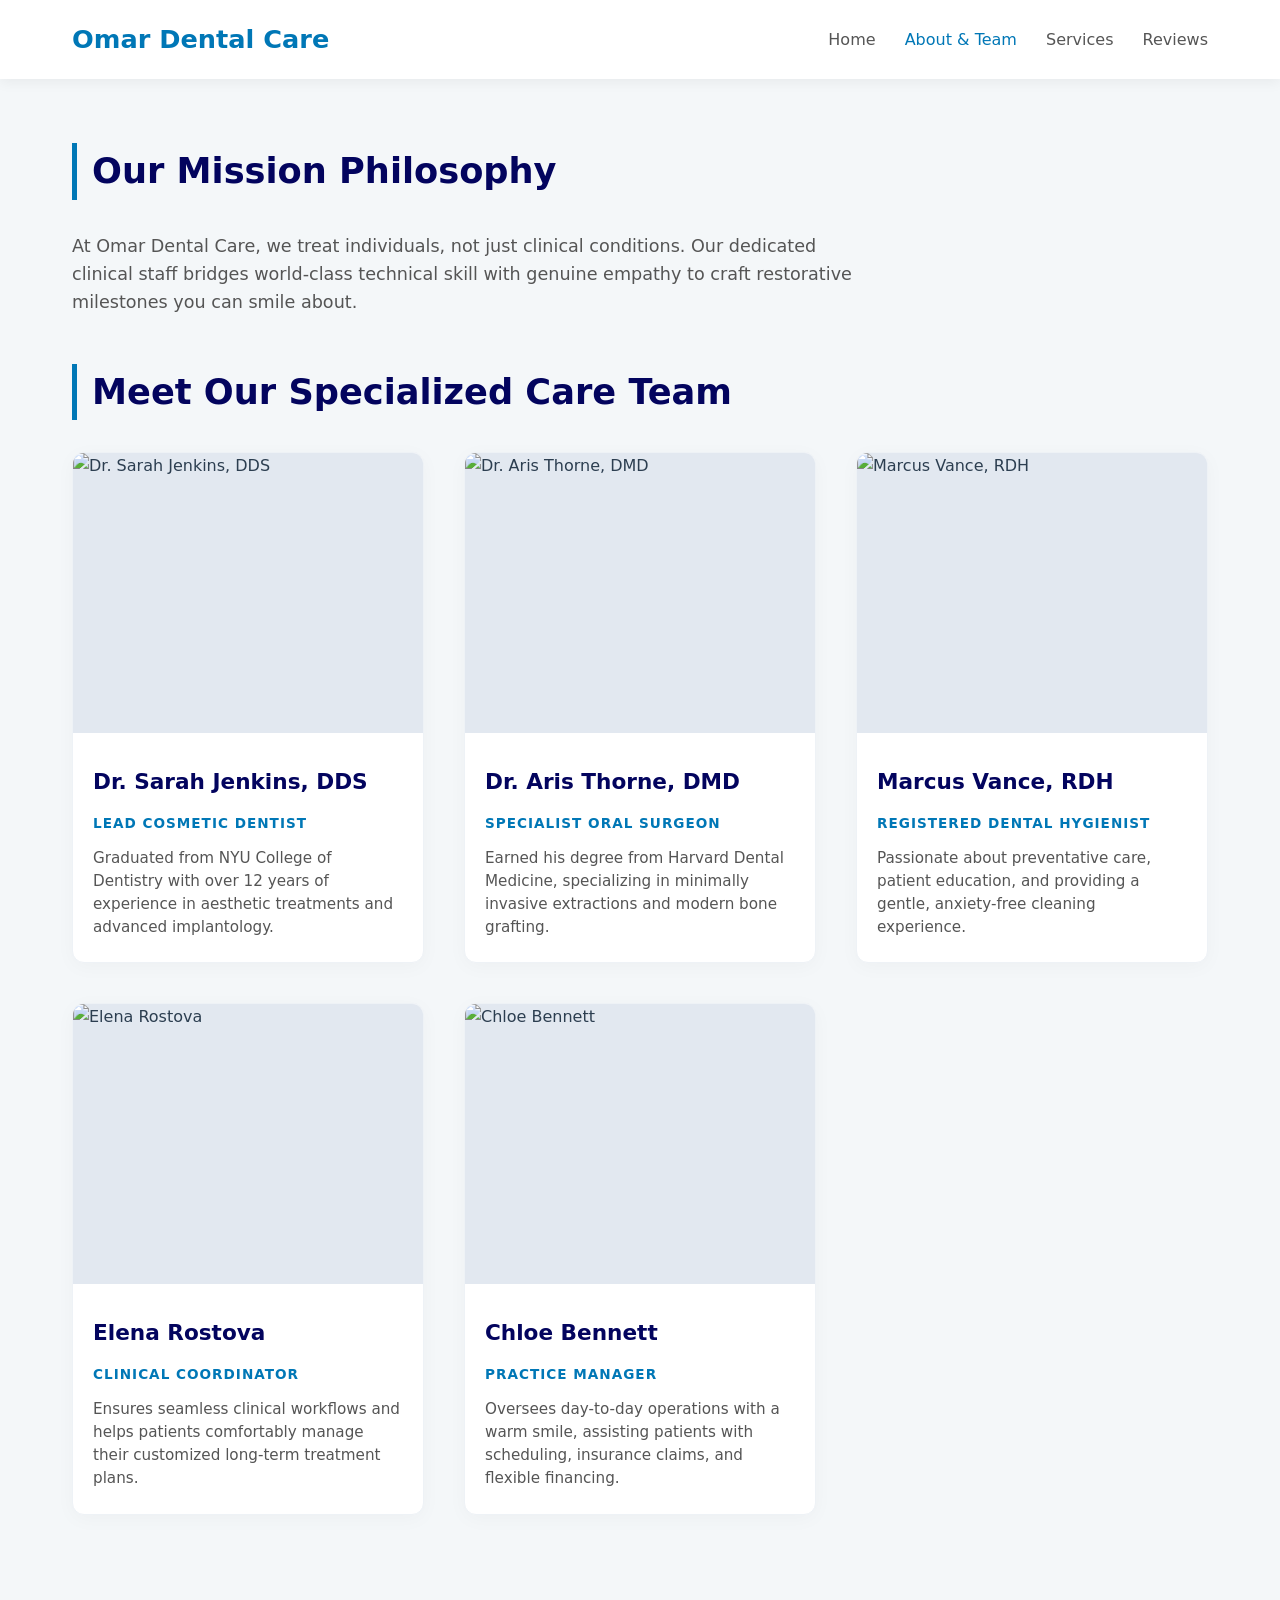
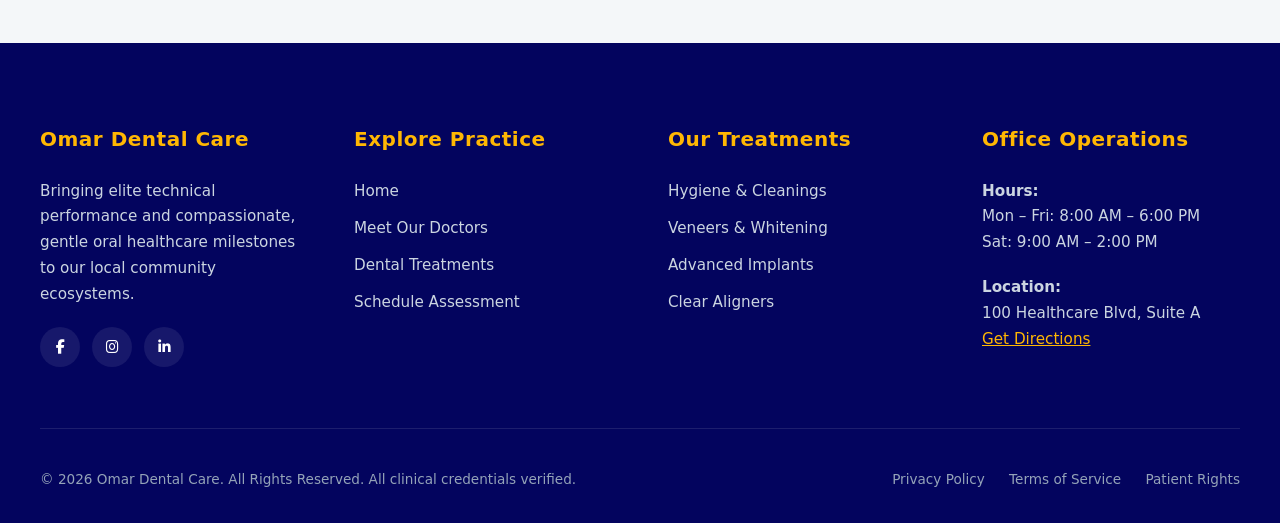
==== about.html @ b8c30463 "initail update" ====
<!DOCTYPE html>
<html lang="en">

<head>
    <meta charset="UTF-8">
    <meta name="viewport" content="width=device-width, initial-scale=1.0">
    <title>Omar Dental Care</title>
    <link rel="stylesheet" href="https://cdnjs.cloudflare.com/ajax/libs/font-awesome/6.4.0/css/all.min.css">
    <link rel="stylesheet" href="https://cdnjs.cloudflare.com/ajax/libs/font-awesome/6.4.0/css/all.min.css">
    <link rel="stylesheet" href="./css/styles.css">
</head>

<body>
    <header>
        <div class="nav-container">
            <div class="logo">
                <h1>Omar Dental Care</h1>
            </div>
            <nav>
                <a href="index.html">Home</a>
                <a href="about.html" class="active">About & Team</a>
                <a href="services.html">Services</a>
                <a href="reviews.html">Reviews</a>
            </nav>
        </div>
    </header>

    <div class="container">
        <h2>Our Mission Philosophy</h2>
        <p style="margin-bottom: 3rem; max-width: 800px; font-size: 1.1rem; color: #555;">
            At Omar Dental Care, we treat individuals, not just clinical conditions. Our dedicated clinical staff
            bridges world-class technical skill with genuine empathy to craft restorative milestones you can smile
            about.
        </p>

        <h2>Meet Our Specialized Care Team</h2>
        <div id="staff-container" class="grid">

        </div>
    </div>

    <!-- Updated Production-Ready Footer Section -->
    <footer>
        <div class="footer-container">
            <div class="footer-grid">
                <!-- Column 1: Brand Pitch & Socials -->
                <div class="footer-col">
                    <h4>Omar Dental Care</h4>
                    <p>Bringing elite technical performance and compassionate, gentle oral healthcare milestones to our
                        local community ecosystems.</p>
                    <div class="footer-socials">
                        <a href="https://facebook.com" target="_blank" class="social-icon" aria-label="Facebook">
                            <i class="fab fa-facebook-f"></i>
                        </a>
                        <a href="https://instagram.com" target="_blank" class="social-icon" aria-label="Instagram">
                            <i class="fab fa-instagram"></i>
                        </a>
                        <a href="https://linkedin.com" target="_blank" class="social-icon" aria-label="LinkedIn">
                            <i class="fab fa-linkedin-in"></i>
                        </a>

                    </div>
                </div>

                <!-- Column 2: Quick Links -->
                <div class="footer-col">
                    <h4>Explore Practice</h4>
                    <ul>
                        <li><a href="index.html">Home</a></li>
                        <li><a href="about.html">Meet Our Doctors</a></li>
                        <li><a href="services.html">Dental Treatments</a></li>
                        <li><a href="book.html">Schedule Assessment</a></li>
                    </ul>
                </div>

                <!-- Column 3: Medical Service Shortcuts -->
                <div class="footer-col">
                    <h4>Our Treatments</h4>
                    <ul>
                        <li><a href="service-detail.html?id=preventative">Hygiene & Cleanings</a></li>
                        <li><a href="service-detail.html?id=cosmetic">Veneers & Whitening</a></li>
                        <li><a href="service-detail.html?id=implants">Advanced Implants</a></li>
                        <li><a href="service-detail.html?id=orthodontics">Clear Aligners</a></li>
                    </ul>
                </div>

                <!-- Column 4: Contact & Operations -->
                <div class="footer-col">
                    <h4>Office Operations</h4>
                    <p><strong>Hours:</strong><br>Mon – Fri: 8:00 AM – 6:00 PM<br>Sat: 9:00 AM – 2:00 PM</p>
                    <p><strong>Location:</strong><br>100 Healthcare Blvd, Suite A<br><a href="https://maps.google.com"
                            target="_blank" style="color: #ffb703; text-decoration: underline;">Get Directions</a></p>
                </div>
            </div>

            <!-- Footer Bottom Bar -->
            <div class="footer-bottom">
                <p>&copy; 2026 Omar Dental Care. All Rights Reserved. All clinical credentials verified.</p>
                <div class="footer-bottom-links">
                    <a href="#">Privacy Policy</a>
                    <a href="#">Terms of Service</a>
                    <a href="#">Patient Rights</a>
                </div>
            </div>
        </div>
    </footer>

    <script src="./js/app.js"></script>
</body>

</html>
---- css/styles.css ----
/* Global Reset & Core Styling */
* {
  box-sizing: border-box;
  margin: 0;
  padding: 0;
}
body {
  font-family: "Segoe UI", system-ui, sans-serif;
  line-height: 1.6;
  color: #2c3e50;
  background-color: #f4f7f9;
}
a {
  text-decoration: none;
  color: inherit;
}

/* Sticky Navigation Layout */
header {
  background: white;
  box-shadow: 0 4px 12px rgba(0, 0, 0, 0.05);
  position: sticky;
  top: 0;
  z-index: 1000;
}
.nav-container {
  max-width: 1200px;
  margin: 0 auto;
  padding: 1.2rem 2rem;
  display: flex;
  justify-content: space-between;
  align-items: center;
}
.logo h1 {
  color: #0077b6;
  font-size: 1.6rem;
  font-weight: 700;
  display: flex;
  align-items: center;
  gap: 8px;
}
nav a {
  color: #555;
  margin-left: 24px;
  font-weight: 500;
  transition: color 0.3s;
}
nav a:hover,
nav a.active {
  color: #0077b6;
}

/* Main Page Structural Constraints */
.container {
  max-width: 1200px;
  margin: 4rem auto;
  padding: 0 2rem;
}
h2 {
  color: #03045e;
  margin-bottom: 2rem;
  font-size: 2.2rem;
  position: relative;
  padding-left: 15px;
  border-left: 5px solid #0077b6;
}
.grid {
  display: grid;
  grid-template-columns: repeat(auto-fit, minmax(320px, 1fr));
  gap: 2.5rem;
}

/* Component Cards */
.card {
  background: white;
  border-radius: 12px;
  overflow: hidden;
  box-shadow: 0 4px 20px rgba(0, 0, 0, 0.03);
  border: 1px solid #eef2f6;
  transition:
    transform 0.3s,
    box-shadow 0.3s;
  display: flex;
  flex-direction: column;
}
.card:hover {
  transform: translateY(-6px);
  box-shadow: 0 12px 30px rgba(0, 119, 182, 0.1);
}
.card-body {
  padding: 2rem;
  flex-grow: 1;
  display: flex;
  flex-direction: column;
  justify-content: space-between;
}
.card h3 {
  color: #03045e;
  margin-bottom: 0.8rem;
  font-size: 1.4rem;
}
.card p {
  color: #666;
  font-size: 0.95rem;
  margin-bottom: 1.5rem;
}

/* Images & Visual Overlays */
.card-img {
  width: 100%;
  height: 220px;
  object-fit: cover;
}
.hero {
  background:
    linear-gradient(
      135deg,
      rgba(0, 119, 182, 0.92) 0%,
      rgba(3, 4, 94, 0.9) 100%
    ),
    url("https://images.unsplash.com/photo-1629909613654-28e377c37b09?auto=format&fit=crop&q=80&w=1200");
  background-size: cover;
  background-position: center;
  color: white;
  padding: 8rem 2rem;
  text-align: center;
}
.hero h2 {
  color: white;
  border: none;
  padding: 0;
  font-size: 3.2rem;
  margin-bottom: 1rem;
}
.hero p {
  font-size: 1.3rem;
  max-width: 700px;
  margin: 0 auto 2.5rem;
  opacity: 0.95;
}

/* Shared Button Components */
.btn {
  display: inline-block;
  padding: 0.75rem 1.8rem;
  border-radius: 6px;
  font-weight: 600;
  transition: all 0.3s;
  text-align: center;
  cursor: pointer;
  border: none;
}
.btn-primary {
  background: #ffb703;
  color: #03045e;
}
.btn-primary:hover {
  background: #fb8500;
}
.btn-outline {
  border: 2px solid #0077b6;
  color: #0077b6;
  background: transparent;
}
.btn-outline:hover {
  background: #0077b6;
  color: white;
}

/* Homepage Brief About Teaser Layout */
.about-teaser {
  display: flex;
  gap: 4rem;
  align-items: center;
  margin: 5rem 0;
}
.about-teaser-text {
  flex: 1;
}
.about-teaser-img {
  flex: 1;
  width: 100%;
  max-height: 400px;
  object-fit: cover;
  border-radius: 12px;
  box-shadow: 0 10px 30px rgba(0, 0, 0, 0.08);
}

/* Review Component Variations */
.review-card {
  border-top: 5px solid #0077b6;
  padding: 2rem;
  background: white;
  border-radius: 10px;
}
.rating {
  color: #ffb703;
  font-size: 1.2rem;
  margin-bottom: 1rem;
}
.review-meta {
  margin-top: 1rem;
  color: #777;
  font-size: 0.9rem;
}
.center-action {
  text-align: center;
  margin-top: 3rem;
}

/* Service Single Detail Page Layout */
.detail-layout {
  display: grid;
  grid-template-columns: 2fr 1fr;
  gap: 4rem;
  margin-top: 2rem;
}
.detail-hero {
  width: 100%;
  height: 450px;
  object-fit: cover;
  border-radius: 12px;
  margin-bottom: 2rem;
}
.feature-list {
  list-style: none;
  margin: 1.5rem 0;
}
.feature-list li {
  padding: 0.5rem 0 0.5rem 30px;
  position: relative;
  font-weight: 500;
}
.feature-list li::before {
  content: "✓";
  position: absolute;
  left: 0;
  color: #0077b6;
  font-weight: bold;
  font-size: 1.2rem;
}
.sidebar-box {
  background: #03045e;
  color: white;
  padding: 2.5rem;
  border-radius: 12px;
  position: sticky;
  top: 120px;
}
.sidebar-box h3 {
  font-size: 1.6rem;
  margin-bottom: 1rem;
}

/* Interactive Forms (Booking) */
.form-group {
  margin-bottom: 1.5rem;
}
.form-group label {
  display: block;
  margin-bottom: 0.5rem;
  font-weight: 600;
  color: #333;
}
.form-control {
  width: 100%;
  padding: 0.8rem 1rem;
  border: 1px solid #ccc;
  border-radius: 6px;
  font-size: 1rem;
  font-family: inherit;
}
.form-control:focus {
  border-color: #0077b6;
  outline: none;
  box-shadow: 0 0 0 3px rgba(0, 119, 182, 0.15);
}

/* ==========================================================================
   Omar Dental Care - Production Footer Layout
   ========================================================================== */
footer {
  background: #03045e;
  color: #ffffff;
  padding: 5rem 2rem 2rem;
  margin-top: 8rem;
  font-size: 0.95rem;
}

.footer-container {
  max-width: 1200px;
  margin: 0 auto;
}

.footer-grid {
  display: grid;
  grid-template-columns: repeat(auto-fit, minmax(220px, 1fr));
  gap: 3.5rem;
  border-bottom: 1px solid rgba(255, 255, 255, 0.1);
  padding-bottom: 3.5rem;
}

.footer-col h4 {
  font-size: 1.25rem;
  margin-bottom: 1.5rem;
  color: #ffb703; /* Gold accents */
  font-weight: 600;
  letter-spacing: 0.5px;
}

.footer-col p {
  color: #cbd5e1;
  line-height: 1.7;
  margin-bottom: 1.2rem;
}

.footer-col ul {
  list-style: none;
  padding: 0;
}

.footer-col ul li {
  margin-bottom: 0.8rem;
}

.footer-col ul li a {
  color: #cbd5e1;
  transition:
    color 0.2s,
    padding-left 0.2s;
  display: inline-block;
}

.footer-col ul li a:hover {
  color: #ffb703;
  padding-left: 4px;
}

/* Social Icon Badges Container */
.footer-socials {
  display: flex;
  gap: 12px;
  margin-top: 1rem;
}

.social-icon {
  display: flex;
  align-items: center;
  justify-content: center;
  width: 40px;
  height: 40px;
  background: rgba(255, 255, 255, 0.08);
  color: #fff;
  border-radius: 50%;
  font-weight: bold;
  font-size: 0.9rem;
  transition:
    background 0.3s,
    transform 0.2s;
}

.social-icon:hover {
  background: #ffb703;
  color: #03045e;
  transform: translateY(-3px);
}

.footer-bottom {
  display: flex;
  justify-content: space-between;
  align-items: center;
  flex-wrap: wrap;
  max-width: 1200px;
  margin: 2.5rem auto 0;
  font-size: 0.85rem;
  color: #94a3b8;
}

.footer-bottom-links a {
  margin-left: 20px;
  color: #94a3b8;
}

.footer-bottom-links a:hover {
  color: #ffb703;
}

/* Make it responsive for mobile phones */
@media (max-width: 768px) {
  .footer-bottom {
    flex-direction: column;
    gap: 1rem;
    text-align: center;
  }
  .footer-bottom-links a {
    margin: 0 10px;
  }
}
/* ==========================================================================
   Dedicated Staff Grid & Card Custom Layout Fixes
   ========================================================================== */

/* 1. Ensure the staff card wrapper handles sizing predictably */
#staff-container .card {
  display: flex;
  flex-direction: column;
  justify-content: space-between;
  height: 100%; /* Forces all cards in a row to match height perfectly */
  background: #ffffff;
}

/* 2. Constrain and crop the staff image wrapper */
.staff-img-wrapper {
  width: 100%;
  height: 280px; /* Uniform height for all profile frames */
  overflow: hidden;
  position: relative;
  background-color: #e2e8f0; /* Soft fallback color while loading */
}

/* 3. Force the image to completely fill the frame nicely without warping */
.staff-img-wrapper .staff-img {
  width: 100%;
  height: 100%;
  object-fit: cover; /* Crops the portrait elegantly like a magazine layout */
  object-position: center top; /* Keeps faces centered in the frame */
  transition: transform 0.5s ease;
}

/* 4. Cool micro-interaction zoom effect on hover */
.card:hover .staff-img-wrapper .staff-img {
  transform: scale(1.05);
}

/* 5. Clean, padded layout content inside the card */
#staff-container h3 {
  padding: 0 20px;
  margin-top: 1rem;
  font-size: 1.35rem;
  color: #03045e;
}

#staff-container .staff-role {
  padding: 0 20px;
  color: #0077b6;
  font-weight: 600;
  font-size: 0.85rem;
  text-transform: uppercase;
  letter-spacing: 1px;
  margin-top: 0.2rem;
  margin-bottom: 0.8rem;
}

#staff-container p {
  padding: 0 20px;
  color: #555555;
  font-size: 0.95rem;
  line-height: 1.5;
}
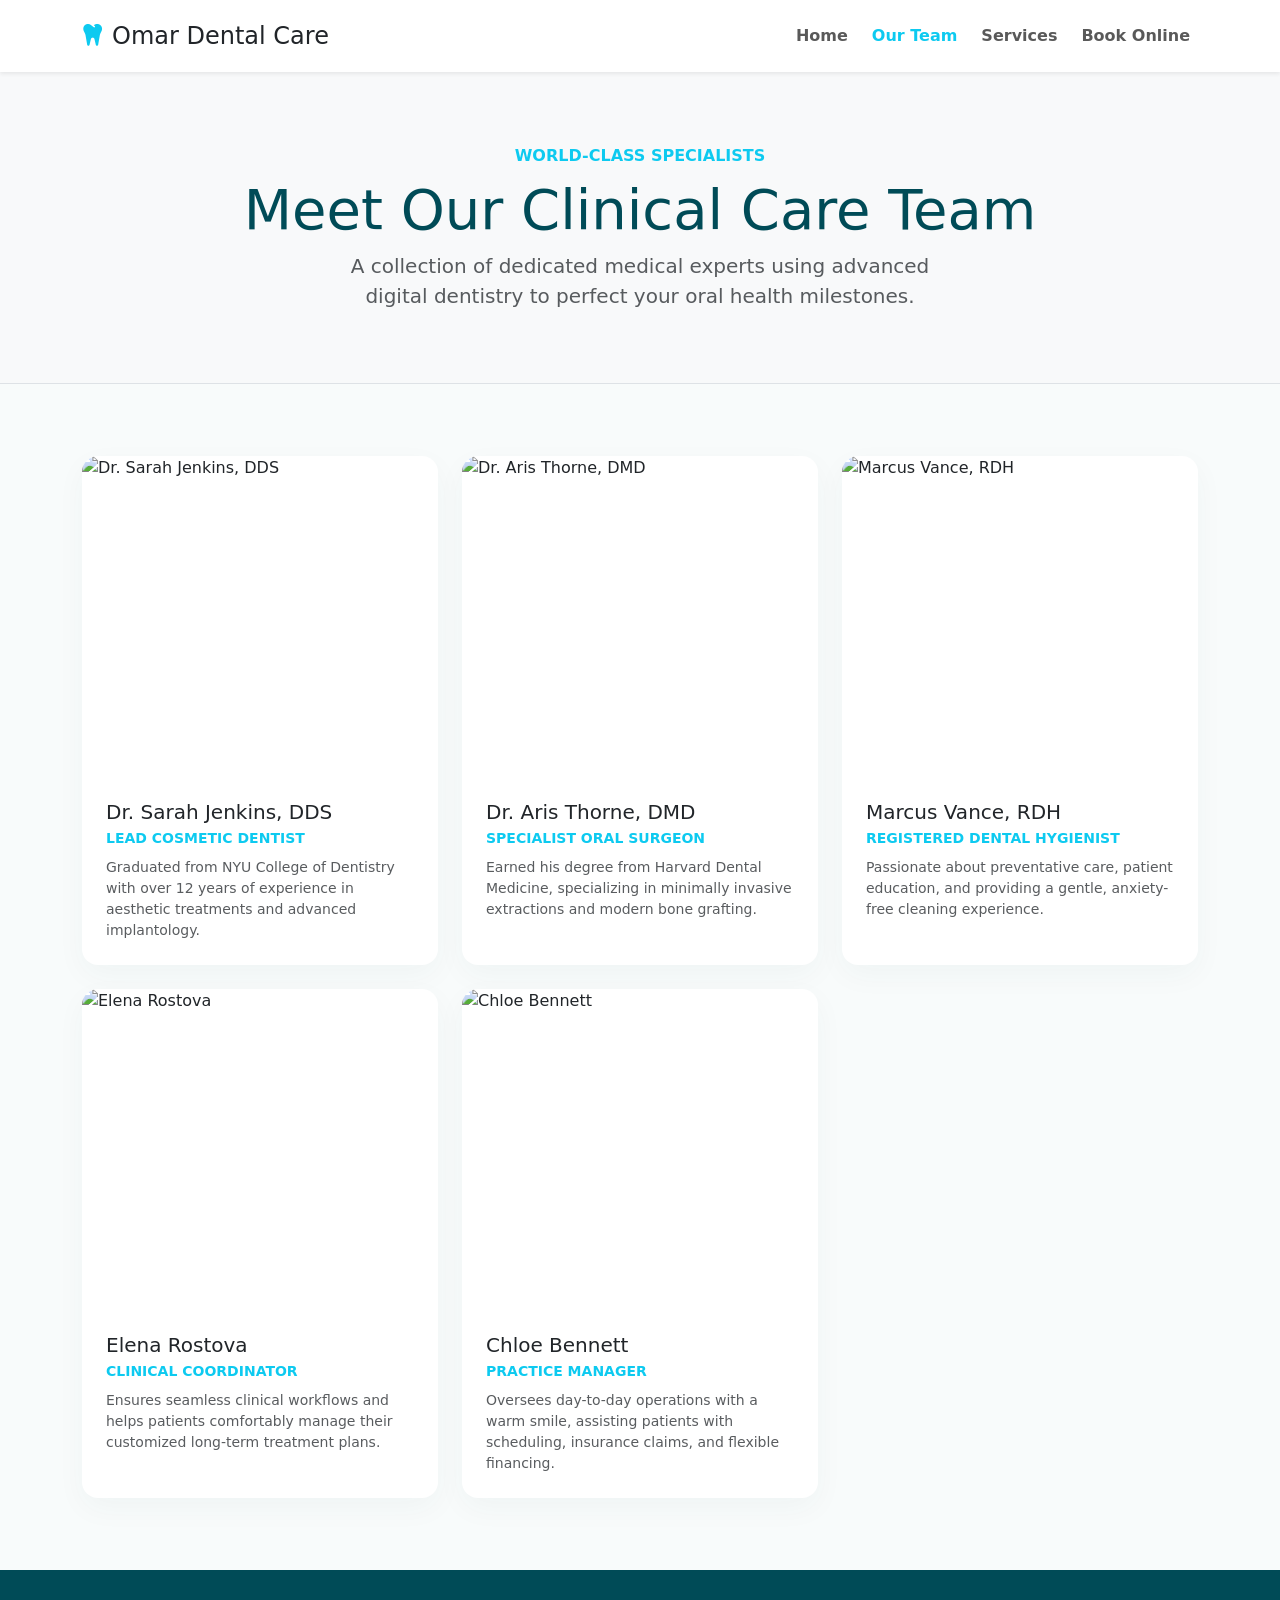
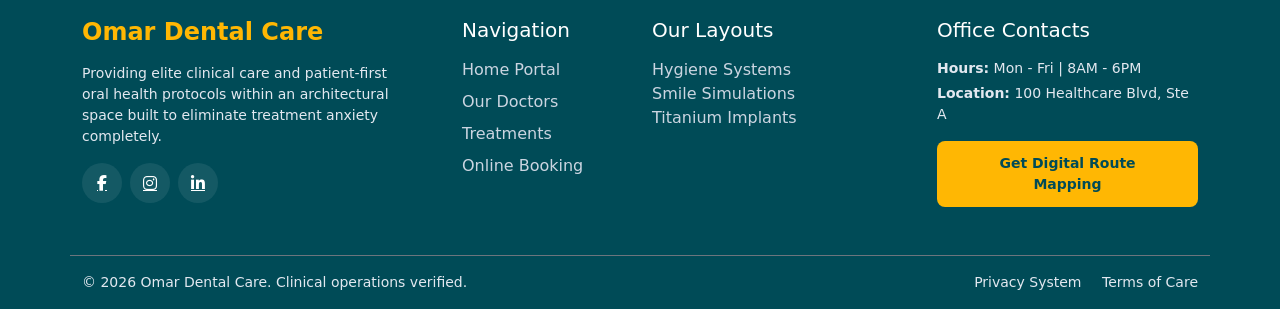
==== commit 9f81b278: "updated design" ====
--- a/about.html
+++ b/about.html
@@ -4,107 +4,111 @@
 <head>
     <meta charset="UTF-8">
     <meta name="viewport" content="width=device-width, initial-scale=1.0">
-    <title>Omar Dental Care</title>
-    <link rel="stylesheet" href="https://cdnjs.cloudflare.com/ajax/libs/font-awesome/6.4.0/css/all.min.css">
+    <title>Meet Our Team | Omar Dental Care</title>
+    <!-- Bootstrap 5.3 Framework CDN -->
+    <link href="https://cdn.jsdelivr.net/npm/bootstrap@5.3.2/dist/css/bootstrap.min.css" rel="stylesheet">
+    <!-- Font Awesome Icons -->
     <link rel="stylesheet" href="https://cdnjs.cloudflare.com/ajax/libs/font-awesome/6.4.0/css/all.min.css">
     <link rel="stylesheet" href="./css/styles.css">
 </head>
 
 <body>
-    <header>
-        <div class="nav-container">
-            <div class="logo">
-                <h1>Omar Dental Care</h1>
+
+    <!-- Responsive Navigation Bar -->
+    <nav class="navbar navbar-expand-lg navbar-light bg-white sticky-top py-3 shadow-sm">
+        <div class="container">
+            <a class="navbar-brand d-flex align-items-center" href="index.html">
+                <i class="fa-solid fa-tooth fa-lg me-2 text-info"></i>
+                <span class="h4 mb-0 text-dark">Omar Dental Care</span>
+            </a>
+            <button class="navbar-toggler border-0" type="button" data-bs-toggle="collapse"
+                data-bs-target="#mainNavigation">
+                <span class="navbar-toggler-icon"></span>
+            </button>
+            <div class="collapse navbar-collapse" id="mainNavigation">
+                <ul class="navbar-nav ms-auto mb-2 mb-lg-0 gap-2">
+                    <li class="nav-item"><a class="nav-link fw-semibold" href="index.html">Home</a></li>
+                    <li class="nav-item"><a class="nav-link fw-semibold active text-info" href="about.html">Our Team</a>
+                    </li>
+                    <li class="nav-item"><a class="nav-link fw-semibold" href="services.html">Services</a></li>
+                    <li class="nav-item"><a class="nav-link fw-semibold" href="book.html">Book Online</a></li>
+                </ul>
             </div>
-            <nav>
-                <a href="index.html">Home</a>
-                <a href="about.html" class="active">About & Team</a>
-                <a href="services.html">Services</a>
-                <a href="reviews.html">Reviews</a>
-            </nav>
         </div>
-    </header>
+    </nav>
 
-    <div class="container">
-        <h2>Our Mission Philosophy</h2>
-        <p style="margin-bottom: 3rem; max-width: 800px; font-size: 1.1rem; color: #555;">
-            At Omar Dental Care, we treat individuals, not just clinical conditions. Our dedicated clinical staff
-            bridges world-class technical skill with genuine empathy to craft restorative milestones you can smile
-            about.
-        </p>
+    <!-- Inner Page Header -->
+    <section class="py-5 bg-light border-bottom">
+        <div class="container text-center py-4">
+            <span class="text-info fw-bold text-uppercase tracking-wider">World-Class Specialists</span>
+            <h1 class="display-4 mt-2">Meet Our Clinical Care Team</h1>
+            <p class="lead text-muted mx-auto mb-0" style="max-width: 600px;">A collection of dedicated medical experts
+                using advanced digital dentistry to perfect your oral health milestones.</p>
+        </div>
+    </section>
 
-        <h2>Meet Our Specialized Care Team</h2>
-        <div id="staff-container" class="grid">
+    <!-- Dynamic Staff Target Grid Section -->
+    <main class="container py-5 my-4">
+        <div id="staff-container" class="row g-4">
+            <div class="col-12 text-center py-5">
+                <div class="spinner-border text-info" role="status"><span class="visually-hidden">Loading...</span>
+                </div>
+                <p class="text-muted mt-3">Loading our staff specialists portfolio profiles...</p>
+            </div>
+        </div>
+    </main>
 
-        </div>
-    </div>
-
-    <!-- Updated Production-Ready Footer Section -->
-    <footer>
-        <div class="footer-container">
-            <div class="footer-grid">
-                <!-- Column 1: Brand Pitch & Socials -->
-                <div class="footer-col">
-                    <h4>Omar Dental Care</h4>
-                    <p>Bringing elite technical performance and compassionate, gentle oral healthcare milestones to our
-                        local community ecosystems.</p>
-                    <div class="footer-socials">
-                        <a href="https://facebook.com" target="_blank" class="social-icon" aria-label="Facebook">
-                            <i class="fab fa-facebook-f"></i>
-                        </a>
-                        <a href="https://instagram.com" target="_blank" class="social-icon" aria-label="Instagram">
-                            <i class="fab fa-instagram"></i>
-                        </a>
-                        <a href="https://linkedin.com" target="_blank" class="social-icon" aria-label="LinkedIn">
-                            <i class="fab fa-linkedin-in"></i>
-                        </a>
-
+    <!-- Production Grade Universal Footer -->
+    <footer class="pt-5 pb-3">
+        <div class="container">
+            <div class="row g-4 pb-5 border-bottom border-secondary">
+                <div class="col-lg-4 col-md-6">
+                    <h4 class="text-gold mb-3">Omar Dental Care</h4>
+                    <p class=" small pe-lg-4">Providing elite clinical care and patient-first oral
+                        health protocols within an architectural space built to eliminate treatment anxiety completely.
+                    </p>
+                    <div class="d-flex gap-2 mt-3">
+                        <a href="#" class="social-circle"><i class="fab fa-facebook-f"></i></a>
+                        <a href="#" class="social-circle"><i class="fab fa-instagram"></i></a>
+                        <a href="#" class="social-circle"><i class="fab fa-linkedin-in"></i></a>
                     </div>
                 </div>
-
-                <!-- Column 2: Quick Links -->
-                <div class="footer-col">
-                    <h4>Explore Practice</h4>
-                    <ul>
-                        <li><a href="index.html">Home</a></li>
-                        <li><a href="about.html">Meet Our Doctors</a></li>
-                        <li><a href="services.html">Dental Treatments</a></li>
-                        <li><a href="book.html">Schedule Assessment</a></li>
+                <div class="col-lg-2 col-md-6">
+                    <h5 class="text-white mb-3">Navigation</h5>
+                    <ul class="list-unstyled">
+                        <li class="mb-2"><a href="index.html" class="footer-link">Home Portal</a></li>
+                        <li class="mb-2"><a href="about.html" class="footer-link">Our Doctors</a></li>
+                        <li class="mb-2"><a href="services.html" class="footer-link">Treatments</a></li>
+                        <li class="mb-2"><a href="book.html" class="footer-link">Online Booking</a></li>
                     </ul>
                 </div>
-
-                <!-- Column 3: Medical Service Shortcuts -->
-                <div class="footer-col">
-                    <h4>Our Treatments</h4>
-                    <ul>
-                        <li><a href="service-detail.html?id=preventative">Hygiene & Cleanings</a></li>
-                        <li><a href="service-detail.html?id=cosmetic">Veneers & Whitening</a></li>
-                        <li><a href="service-detail.html?id=implants">Advanced Implants</a></li>
-                        <li><a href="service-detail.html?id=orthodontics">Clear Aligners</a></li>
+                <div class="col-lg-3 col-md-6">
+                    <h5 class="text-white mb-3">Our Layouts</h5>
+                    <ul class="list-unstyled">
+                        <li><a href="service-detail.html?id=preventative" class="footer-link">Hygiene Systems</a></li>
+                        <li><a href="service-detail.html?id=cosmetic" class="footer-link">Smile Simulations</a></li>
+                        <li><a href="service-detail.html?id=implants" class="footer-link">Titanium Implants</a></li>
                     </ul>
                 </div>
-
-                <!-- Column 4: Contact & Operations -->
-                <div class="footer-col">
-                    <h4>Office Operations</h4>
-                    <p><strong>Hours:</strong><br>Mon – Fri: 8:00 AM – 6:00 PM<br>Sat: 9:00 AM – 2:00 PM</p>
-                    <p><strong>Location:</strong><br>100 Healthcare Blvd, Suite A<br><a href="https://maps.google.com"
-                            target="_blank" style="color: #ffb703; text-decoration: underline;">Get Directions</a></p>
+                <div class="col-lg-3 col-md-6">
+                    <h5 class="text-white mb-3">Office Contacts</h5>
+                    <p class="small  mb-1"><strong>Hours:</strong> Mon - Fri | 8AM - 6PM</p>
+                    <p class="small  mb-3"><strong>Location:</strong> 100 Healthcare Blvd, Ste A</p>
+                    <a href="https://maps.google.com" target="_blank" class="btn btn-vibrant btn-sm w-100">Get Digital
+                        Route Mapping</a>
                 </div>
             </div>
-
-            <!-- Footer Bottom Bar -->
-            <div class="footer-bottom">
-                <p>&copy; 2026 Omar Dental Care. All Rights Reserved. All clinical credentials verified.</p>
-                <div class="footer-bottom-links">
-                    <a href="#">Privacy Policy</a>
-                    <a href="#">Terms of Service</a>
-                    <a href="#">Patient Rights</a>
+            <div class="d-md-flex justify-content-between pt-3 text-center small ">
+                <p class="mb-md-0">&copy; 2026 Omar Dental Care. Clinical operations verified.</p>
+                <div>
+                    <a href="#" class="text-reset text-decoration-none me-3">Privacy System</a>
+                    <a href="#" class="text-reset text-decoration-none">Terms of Care</a>
                 </div>
             </div>
         </div>
     </footer>
 
+    <script src="https://cdn.jsdelivr.net/npm/bootstrap@5.3.2/dist/js/bootstrap.bundle.min.js"></script>
     <script src="./js/app.js"></script>
 </body>
 
--- a/css/styles.css
+++ b/css/styles.css
@@ -1,459 +1,175 @@
-/* Global Reset & Core Styling */
-* {
-  box-sizing: border-box;
-  margin: 0;
-  padding: 0;
-}
-body {
-  font-family: "Segoe UI", system-ui, sans-serif;
-  line-height: 1.6;
-  color: #2c3e50;
-  background-color: #f4f7f9;
-}
-a {
-  text-decoration: none;
-  color: inherit;
+/* ==========================================================================
+   Omar Dental Care - Vibrant Master Stylesheet
+   ========================================================================== */
+
+:root {
+  --primary-deep: #004b57; /* Rich Deep Teal */
+  --accent-bright: #00b4d8; /* High-Energy Electric Teal */
+  --mint-fresh: #c7f9cc; /* Soft Mint Background Pop */
+  --coral-gold: #ffb703; /* Vibrant Sunlit Amber Accent */
+  --warm-light: #f8fbfb; /* Off-white glowing base */
+  --slate-dark: #1e293b; /* Premium Charcoal Text */
 }
 
-/* Sticky Navigation Layout */
-header {
-  background: white;
-  box-shadow: 0 4px 12px rgba(0, 0, 0, 0.05);
-  position: sticky;
-  top: 0;
-  z-index: 1000;
-}
-.nav-container {
-  max-width: 1200px;
-  margin: 0 auto;
-  padding: 1.2rem 2rem;
-  display: flex;
-  justify-content: space-between;
-  align-items: center;
-}
-.logo h1 {
-  color: #0077b6;
-  font-size: 1.6rem;
-  font-weight: 700;
-  display: flex;
-  align-items: center;
-  gap: 8px;
-}
-nav a {
-  color: #555;
-  margin-left: 24px;
-  font-weight: 500;
-  transition: color 0.3s;
-}
-nav a:hover,
-nav a.active {
-  color: #0077b6;
+body {
+  font-family:
+    "Inter",
+    system-ui,
+    -apple-system,
+    sans-serif;
+  background-color: var(--warm-light);
+  color: var(--slate-dark);
 }
 
-/* Main Page Structural Constraints */
-.container {
-  max-width: 1200px;
-  margin: 4rem auto;
-  padding: 0 2rem;
-}
-h2 {
-  color: #03045e;
-  margin-bottom: 2rem;
-  font-size: 2.2rem;
-  position: relative;
-  padding-left: 15px;
-  border-left: 5px solid #0077b6;
-}
-.grid {
-  display: grid;
-  grid-template-columns: repeat(auto-fit, minmax(320px, 1fr));
-  gap: 2.5rem;
-}
-
-/* Component Cards */
-.card {
-  background: white;
-  border-radius: 12px;
-  overflow: hidden;
-  box-shadow: 0 4px 20px rgba(0, 0, 0, 0.03);
-  border: 1px solid #eef2f6;
-  transition:
-    transform 0.3s,
-    box-shadow 0.3s;
-  display: flex;
-  flex-direction: column;
-}
-.card:hover {
-  transform: translateY(-6px);
-  box-shadow: 0 12px 30px rgba(0, 119, 182, 0.1);
-}
-.card-body {
-  padding: 2rem;
-  flex-grow: 1;
-  display: flex;
-  flex-direction: column;
-  justify-content: space-between;
-}
-.card h3 {
-  color: #03045e;
-  margin-bottom: 0.8rem;
-  font-size: 1.4rem;
-}
-.card p {
-  color: #666;
-  font-size: 0.95rem;
-  margin-bottom: 1.5rem;
-}
-
-/* Images & Visual Overlays */
-.card-img {
-  width: 100%;
-  height: 220px;
-  object-fit: cover;
-}
-.hero {
+/* Vibrant Hero Customization */
+.vibrant-hero {
   background:
     linear-gradient(
       135deg,
-      rgba(0, 119, 182, 0.92) 0%,
-      rgba(3, 4, 94, 0.9) 100%
+      rgba(0, 75, 87, 0.95) 0%,
+      rgba(0, 180, 216, 0.85) 100%
     ),
-    url("https://images.unsplash.com/photo-1629909613654-28e377c37b09?auto=format&fit=crop&q=80&w=1200");
+    url("https://images.unsplash.com/photo-1629909613654-28e377c37b09?auto=format&fit=crop&q=80&w=1600");
   background-size: cover;
   background-position: center;
-  color: white;
-  padding: 8rem 2rem;
-  text-align: center;
-}
-.hero h2 {
-  color: white;
-  border: none;
-  padding: 0;
-  font-size: 3.2rem;
-  margin-bottom: 1rem;
-}
-.hero p {
-  font-size: 1.3rem;
-  max-width: 700px;
-  margin: 0 auto 2.5rem;
-  opacity: 0.95;
+  position: relative;
+  overflow: hidden;
 }
 
-/* Shared Button Components */
-.btn {
-  display: inline-block;
-  padding: 0.75rem 1.8rem;
-  border-radius: 6px;
-  font-weight: 600;
-  transition: all 0.3s;
-  text-align: center;
-  cursor: pointer;
-  border: none;
-}
-.btn-primary {
-  background: #ffb703;
-  color: #03045e;
-}
-.btn-primary:hover {
-  background: #fb8500;
-}
-.btn-outline {
-  border: 2px solid #0077b6;
-  color: #0077b6;
-  background: transparent;
-}
-.btn-outline:hover {
-  background: #0077b6;
-  color: white;
+/* Wave Cutout Overlay */
+.hero-wave {
+  position: absolute;
+  bottom: 0;
+  left: 0;
+  width: 100%;
+  overflow: hidden;
+  line-height: 0;
 }
 
-/* Homepage Brief About Teaser Layout */
-.about-teaser {
-  display: flex;
-  gap: 4rem;
-  align-items: center;
-  margin: 5rem 0;
-}
-.about-teaser-text {
-  flex: 1;
-}
-.about-teaser-img {
-  flex: 1;
-  width: 100%;
-  max-height: 400px;
-  object-fit: cover;
-  border-radius: 12px;
-  box-shadow: 0 10px 30px rgba(0, 0, 0, 0.08);
+.hero-wave svg {
+  position: relative;
+  display: block;
+  width: calc(130% + 1.3px);
+  height: 60px;
+  fill: var(--warm-light);
 }
 
-/* Review Component Variations */
-.review-card {
-  border-top: 5px solid #0077b6;
-  padding: 2rem;
-  background: white;
-  border-radius: 10px;
-}
-.rating {
-  color: #ffb703;
-  font-size: 1.2rem;
-  margin-bottom: 1rem;
-}
-.review-meta {
-  margin-top: 1rem;
-  color: #777;
-  font-size: 0.9rem;
-}
-.center-action {
-  text-align: center;
-  margin-top: 3rem;
+/* Card Enhancements & Hover Graphics */
+.custom-card {
+  border: none;
+  background: #ffffff;
+  border-radius: 16px;
+  box-shadow: 0 10px 30px rgba(0, 75, 87, 0.04);
+  transition:
+    transform 0.4s cubic-bezier(0.175, 0.885, 0.32, 1.275),
+    box-shadow 0.4s ease;
+  overflow: hidden;
 }
 
-/* Service Single Detail Page Layout */
-.detail-layout {
-  display: grid;
-  grid-template-columns: 2fr 1fr;
-  gap: 4rem;
-  margin-top: 2rem;
-}
-.detail-hero {
-  width: 100%;
-  height: 450px;
-  object-fit: cover;
-  border-radius: 12px;
-  margin-bottom: 2rem;
-}
-.feature-list {
-  list-style: none;
-  margin: 1.5rem 0;
-}
-.feature-list li {
-  padding: 0.5rem 0 0.5rem 30px;
-  position: relative;
-  font-weight: 500;
-}
-.feature-list li::before {
-  content: "✓";
-  position: absolute;
-  left: 0;
-  color: #0077b6;
-  font-weight: bold;
-  font-size: 1.2rem;
-}
-.sidebar-box {
-  background: #03045e;
-  color: white;
-  padding: 2.5rem;
-  border-radius: 12px;
-  position: sticky;
-  top: 120px;
-}
-.sidebar-box h3 {
-  font-size: 1.6rem;
-  margin-bottom: 1rem;
+.custom-card:hover {
+  transform: translateY(-8px);
+  box-shadow: 0 20px 40px rgba(0, 180, 216, 0.15);
 }
 
-/* Interactive Forms (Booking) */
-.form-group {
-  margin-bottom: 1.5rem;
-}
-.form-group label {
-  display: block;
-  margin-bottom: 0.5rem;
-  font-weight: 600;
-  color: #333;
-}
-.form-control {
+/* Image Aspect Constraints */
+.crop-img-320 {
   width: 100%;
-  padding: 0.8rem 1rem;
-  border: 1px solid #ccc;
-  border-radius: 6px;
-  font-size: 1rem;
-  font-family: inherit;
-}
-.form-control:focus {
-  border-color: #0077b6;
-  outline: none;
-  box-shadow: 0 0 0 3px rgba(0, 119, 182, 0.15);
+  height: 240px;
+  object-fit: cover;
 }
 
-/* ==========================================================================
-   Omar Dental Care - Production Footer Layout
-   ========================================================================== */
-footer {
-  background: #03045e;
-  color: #ffffff;
-  padding: 5rem 2rem 2rem;
-  margin-top: 8rem;
-  font-size: 0.95rem;
+.staff-img-frame {
+  width: 100%;
+  height: 320px;
+  object-fit: cover;
+  object-position: center top;
 }
 
-.footer-container {
-  max-width: 1200px;
-  margin: 0 auto;
+/* Typography Overrides */
+h1,
+h2,
+h3,
+h4 {
+  font-weight: 800;
+  color: var(--primary-deep);
 }
 
-.footer-grid {
-  display: grid;
-  grid-template-columns: repeat(auto-fit, minmax(220px, 1fr));
-  gap: 3.5rem;
-  border-bottom: 1px solid rgba(255, 255, 255, 0.1);
-  padding-bottom: 3.5rem;
+.text-gold {
+  color: var(--coral-gold);
 }
 
-.footer-col h4 {
-  font-size: 1.25rem;
-  margin-bottom: 1.5rem;
-  color: #ffb703; /* Gold accents */
-  font-weight: 600;
-  letter-spacing: 0.5px;
+/* Buttons Styling */
+.btn-vibrant {
+  background-color: var(--coral-gold);
+  color: var(--primary-deep) !important;
+  font-weight: 700;
+  border: none;
+  border-radius: 8px;
+  padding: 0.75rem 1.75rem;
+  transition: all 0.3s ease;
 }
 
-.footer-col p {
-  color: #cbd5e1;
-  line-height: 1.7;
-  margin-bottom: 1.2rem;
+.btn-vibrant:hover {
+  background-color: #e0a100;
+  transform: translateY(-2px);
+  box-shadow: 0 8px 20px rgba(255, 183, 3, 0.3);
 }
 
-.footer-col ul {
-  list-style: none;
-  padding: 0;
+.btn-outline-vibrant {
+  border: 2px solid var(--accent-bright);
+  color: var(--primary-deep);
+  font-weight: 700;
+  border-radius: 8px;
+  transition: all 0.3s ease;
 }
 
-.footer-col ul li {
-  margin-bottom: 0.8rem;
+.btn-outline-vibrant:hover {
+  background-color: var(--accent-bright);
+  color: #ffffff !important;
 }
 
-.footer-col ul li a {
-  color: #cbd5e1;
-  transition:
-    color 0.2s,
-    padding-left 0.2s;
-  display: inline-block;
+/* Custom Interactive Testimonial Bubbles */
+.testimonial-bubble {
+  background: #ffffff;
+  border-left: 5px solid var(--accent-bright);
+  border-radius: 12px;
+  padding: 2rem;
+  position: relative;
 }
 
-.footer-col ul li a:hover {
-  color: #ffb703;
+/* Bottom Footer Branding Styles */
+footer {
+  background-color: var(--primary-deep);
+  color: #e2e8f0;
+}
+
+.footer-link {
+  color: #cbd5e1;
+  text-decoration: none;
+  transition:
+    color 0.2s ease,
+    padding-left 0.2s ease;
+}
+
+.footer-link:hover {
+  color: var(--coral-gold);
   padding-left: 4px;
 }
 
-/* Social Icon Badges Container */
-.footer-socials {
-  display: flex;
-  gap: 12px;
-  margin-top: 1rem;
-}
-
-.social-icon {
-  display: flex;
+.social-circle {
+  display: inline-flex;
   align-items: center;
   justify-content: center;
   width: 40px;
   height: 40px;
   background: rgba(255, 255, 255, 0.08);
-  color: #fff;
+  color: #ffffff;
   border-radius: 50%;
-  font-weight: bold;
-  font-size: 0.9rem;
-  transition:
-    background 0.3s,
-    transform 0.2s;
+  transition: all 0.3s ease;
 }
 
-.social-icon:hover {
-  background: #ffb703;
-  color: #03045e;
+.social-circle:hover {
+  background: var(--coral-gold);
+  color: var(--primary-deep);
   transform: translateY(-3px);
 }
-
-.footer-bottom {
-  display: flex;
-  justify-content: space-between;
-  align-items: center;
-  flex-wrap: wrap;
-  max-width: 1200px;
-  margin: 2.5rem auto 0;
-  font-size: 0.85rem;
-  color: #94a3b8;
-}
-
-.footer-bottom-links a {
-  margin-left: 20px;
-  color: #94a3b8;
-}
-
-.footer-bottom-links a:hover {
-  color: #ffb703;
-}
-
-/* Make it responsive for mobile phones */
-@media (max-width: 768px) {
-  .footer-bottom {
-    flex-direction: column;
-    gap: 1rem;
-    text-align: center;
-  }
-  .footer-bottom-links a {
-    margin: 0 10px;
-  }
-}
-/* ==========================================================================
-   Dedicated Staff Grid & Card Custom Layout Fixes
-   ========================================================================== */
-
-/* 1. Ensure the staff card wrapper handles sizing predictably */
-#staff-container .card {
-  display: flex;
-  flex-direction: column;
-  justify-content: space-between;
-  height: 100%; /* Forces all cards in a row to match height perfectly */
-  background: #ffffff;
-}
-
-/* 2. Constrain and crop the staff image wrapper */
-.staff-img-wrapper {
-  width: 100%;
-  height: 280px; /* Uniform height for all profile frames */
-  overflow: hidden;
-  position: relative;
-  background-color: #e2e8f0; /* Soft fallback color while loading */
-}
-
-/* 3. Force the image to completely fill the frame nicely without warping */
-.staff-img-wrapper .staff-img {
-  width: 100%;
-  height: 100%;
-  object-fit: cover; /* Crops the portrait elegantly like a magazine layout */
-  object-position: center top; /* Keeps faces centered in the frame */
-  transition: transform 0.5s ease;
-}
-
-/* 4. Cool micro-interaction zoom effect on hover */
-.card:hover .staff-img-wrapper .staff-img {
-  transform: scale(1.05);
-}
-
-/* 5. Clean, padded layout content inside the card */
-#staff-container h3 {
-  padding: 0 20px;
-  margin-top: 1rem;
-  font-size: 1.35rem;
-  color: #03045e;
-}
-
-#staff-container .staff-role {
-  padding: 0 20px;
-  color: #0077b6;
-  font-weight: 600;
-  font-size: 0.85rem;
-  text-transform: uppercase;
-  letter-spacing: 1px;
-  margin-top: 0.2rem;
-  margin-bottom: 0.8rem;
-}
-
-#staff-container p {
-  padding: 0 20px;
-  color: #555555;
-  font-size: 0.95rem;
-  line-height: 1.5;
-}
